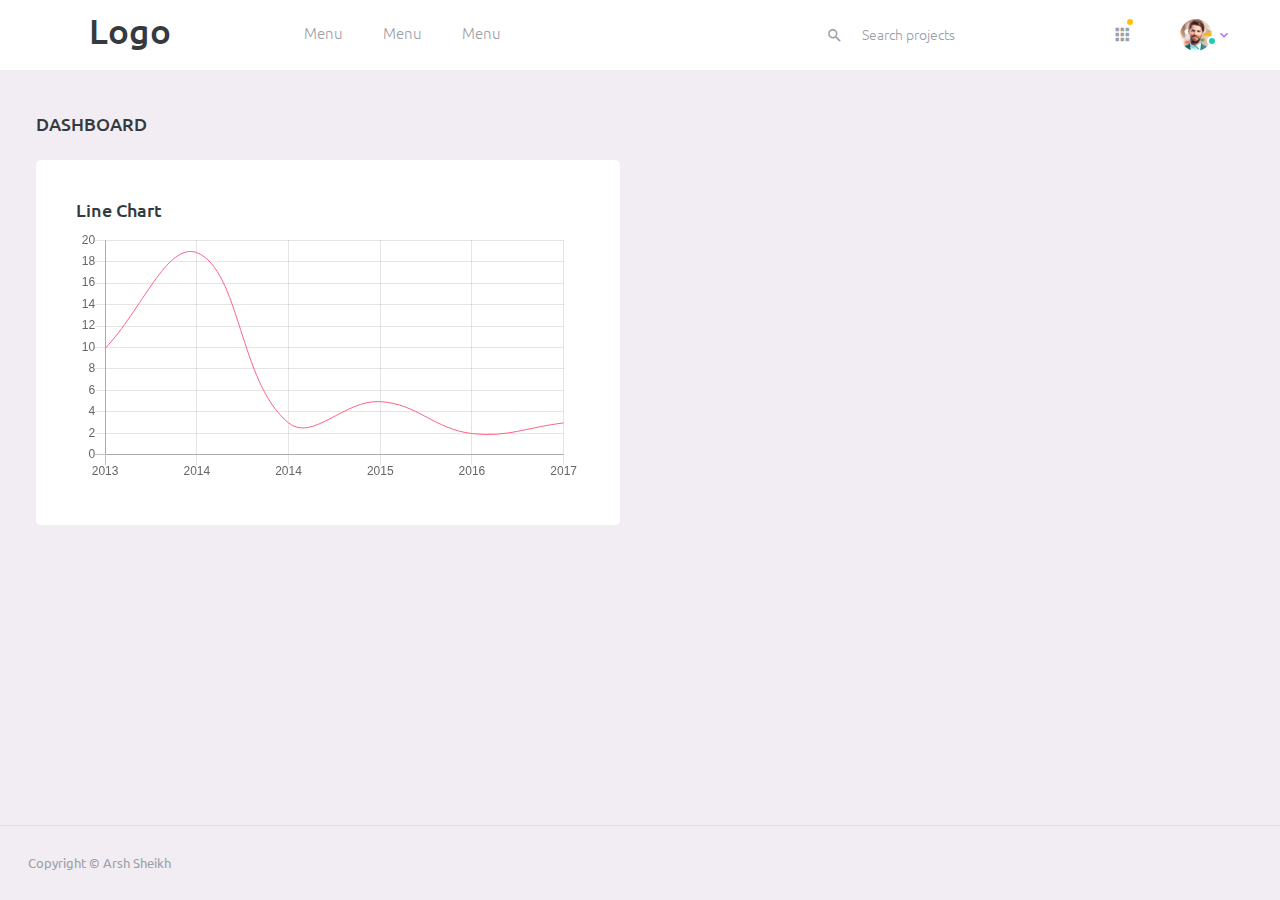
==== index.html @ 88dfeda2 "first-commit" ====
<!DOCTYPE html>
<html lang="en">
  <head>
    <!-- Required meta tags -->
    <meta charset="utf-8">
    <meta name="viewport" content="width=device-width, initial-scale=1, shrink-to-fit=no">
    <title>Purple Admin</title>
    <!-- plugins:css -->
    <link rel="stylesheet" href="./assets/vendors/mdi/css/materialdesignicons.min.css">
    <link rel="stylesheet" href="./assets/vendors/css/vendor.bundle.base.css">
    <!-- endinject -->
    <!-- Plugin css for this page -->
    <!-- End Plugin css for this page -->
    <!-- inject:css -->
    <!-- endinject -->
    <!-- Layout styles -->
    <link rel="stylesheet" href="./assets/css/style.css">
    <!-- End layout styles -->
    <link rel="shortcut icon" href="./assets/images/favicon.ico" />
  </head>
  <body>
    <div class="container-scroller">
      <!-- partial:../../partials/_navbar.html -->
      <nav class="navbar default-layout-navbar col-lg-12 col-12 p-0 fixed-top d-flex flex-row">
        <div class="text-center navbar-brand-wrapper d-flex align-items-center justify-content-center">
          <h1>Logo</h1>
        </div>
        <div class="navbar-menu-wrapper d-flex align-items-stretch">
          
          <div class="d-flex justify-content-center align-items-center">
            <div class="custom-nav-link" >
              <p>Menu</p>
            </div>
            <div class="custom-nav-link" >
              <p>Menu</p>
            </div>
            <div class="custom-nav-link" >
              <p>Menu</p>
            </div>
          </div>
          <nav>
            <div class="text-center navbar-brand-wrapper d-flex align-items-center justify-content-center">
              <button class="navbar-toggler navbar-toggler-right d-lg-none align-self-center" type="button" data-toggle="offcanvas">
            </div>
          </nav>
         
          <ul class="navbar-nav navbar-nav-right">
            
            
            <li class="nav-item nav-settings d-none d-lg-block">
              <div class="search-field d-none d-md-block">
                <form class="d-flex align-items-center h-100" action="#">
                  <div class="input-group">
                    <div class="input-group-prepend bg-transparent">
                      <i class="input-group-text border-0 mdi mdi-magnify"></i>
                    </div>
                    <input type="text" class="form-control bg-transparent border-0" placeholder="Search projects">
                  </div>
                </form>
              </div>
            </li>
            <li class="nav-item dropdown">
              <a class="nav-link count-indicator dropdown-toggle" id="messageDropdown" href="#" data-bs-toggle="dropdown" aria-expanded="false">
                <i class="mdi mdi-apps"></i>
                <span class="count-symbol bg-warning"></span>
              </a>
              
            </li>
            <li class="nav-item nav-profile dropdown">
              <a class="nav-link dropdown-toggle" id="profileDropdown" href="#" data-bs-toggle="dropdown" aria-expanded="false">
                <div class="nav-profile-img">
                  <img src="../../assets/images/faces/face1.jpg" alt="image">
                  <span class="availability-status online"></span>
                </div>
                
                
              </a>
              <div class="dropdown-menu navbar-dropdown" aria-labelledby="profileDropdown">
                <a class="dropdown-item" href="#">
                  <i class="mdi mdi-cached me-2 text-success"></i> Activity Log </a>
                <div class="dropdown-divider"></div>
                <a class="dropdown-item" href="#">
                  <i class="mdi mdi-logout me-2 text-primary"></i> Signout </a>
              </div>
              
            </li>
          </ul>
          <button class="navbar-toggler navbar-toggler-right d-lg-none align-self-center" type="button" data-toggle="offcanvas">
            <span class="mdi mdi-menu"></span>
          </button>
        </div>
      </nav>
      <!-- partial -->
      <div class="container-fluid page-body-wrapper full-page-wrapper">
        <!-- partial -->
        <div class="main-panel">
          <div class="content-wrapper">
            <div class="page-header">
              <h3 class="page-title"> DASHBOARD </h3>
              
            </div>
             <div class="row">
              <div class="col-lg-6 grid-margin stretch-card">
                <div class="card">
                  <div class="card-body">
                    <h4 class="card-title">Line chart</h4>
                    <canvas id="lineChart" style="height:250px"></canvas>
                  </div>
                </div>
              </div>
              <!-- <div class="col-lg-6 grid-margin stretch-card">
                <div class="card">
                  <div class="card-body">
                    <h4 class="card-title">Bar chart</h4>
                    <canvas id="barChart" style="height:230px"></canvas>
                  </div>
                </div>
              </div> -->
            </div>
            <!--<div class="row">
              <div class="col-lg-6 grid-margin stretch-card">
                <div class="card">
                  <div class="card-body">
                    <h4 class="card-title">Area chart</h4>
                    <canvas id="areaChart" style="height:250px"></canvas>
                  </div>
                </div>
              </div>
              <div class="col-lg-6 grid-margin stretch-card">
                <div class="card">
                  <div class="card-body">
                    <h4 class="card-title">Doughnut chart</h4>
                    <canvas id="doughnutChart" style="height:250px"></canvas>
                  </div>
                </div>
              </div>
            </div>
            <div class="row">
              <div class="col-lg-6 grid-margin stretch-card">
                <div class="card">
                  <div class="card-body">
                    <h4 class="card-title">Pie chart</h4>
                    <canvas id="pieChart" style="height:250px"></canvas>
                  </div>
                </div>
              </div>
              <div class="col-lg-6 grid-margin stretch-card">
                <div class="card">
                  <div class="card-body">
                    <h4 class="card-title">Scatter chart</h4>
                    <canvas id="scatterChart" style="height:250px"></canvas>
                  </div>
                </div>
              </div>
            </div> -->
          </div>
          <!-- content-wrapper ends -->
          <!-- partial:../../partials/_footer.html -->
          <footer class="footer">
            <div class="container-fluid d-flex justify-content-between">
              <span class="text-muted d-block text-center text-sm-start d-sm-inline-block">Copyright © Arsh Sheikh</span>
              
            </div>
          </footer>
          <!-- partial -->
        </div>
        <!-- main-panel ends -->
      </div>
      <!-- page-body-wrapper ends -->
    </div>
    <!-- container-scroller -->
    <!-- plugins:js -->
    <script src="../../assets/vendors/js/vendor.bundle.base.js"></script>
    <!-- endinject -->
    <!-- Plugin js for this page -->
    <script src="../../assets/vendors/chart.js/Chart.min.js"></script>
    <!-- End plugin js for this page -->
    <!-- inject:js -->
    <script src="../../assets/js/off-canvas.js"></script>
    <script src="../../assets/js/hoverable-collapse.js"></script>
    <script src="../../assets/js/misc.js"></script>
    <!-- endinject -->
    <!-- Custom js for this page -->
    <script src="../../assets/js/chart.js"></script>
    <!-- End custom js for this page -->
  </body>
</html>
---- assets/vendors/css/vendor.bundle.base.css ----
/*
 * Container style
 */
.ps {
  overflow: hidden !important;
  overflow-anchor: none;
  -ms-overflow-style: none;
  touch-action: auto;
  -ms-touch-action: auto;
}

/*
 * Scrollbar rail styles
 */
.ps__rail-x {
  display: none;
  opacity: 0;
  transition: background-color .2s linear, opacity .2s linear;
  -webkit-transition: background-color .2s linear, opacity .2s linear;
  height: 15px;
  /* there must be 'bottom' or 'top' for ps__rail-x */
  bottom: 0px;
  /* please don't change 'position' */
  position: absolute;
}

.ps__rail-y {
  display: none;
  opacity: 0;
  transition: background-color .2s linear, opacity .2s linear;
  -webkit-transition: background-color .2s linear, opacity .2s linear;
  width: 15px;
  /* there must be 'right' or 'left' for ps__rail-y */
  right: 0;
  /* please don't change 'position' */
  position: absolute;
}

.ps--active-x > .ps__rail-x,
.ps--active-y > .ps__rail-y {
  display: block;
  background-color: transparent;
}

.ps:hover > .ps__rail-x,
.ps:hover > .ps__rail-y,
.ps--focus > .ps__rail-x,
.ps--focus > .ps__rail-y,
.ps--scrolling-x > .ps__rail-x,
.ps--scrolling-y > .ps__rail-y {
  opacity: 0.6;
}

.ps .ps__rail-x:hover,
.ps .ps__rail-y:hover,
.ps .ps__rail-x:focus,
.ps .ps__rail-y:focus,
.ps .ps__rail-x.ps--clicking,
.ps .ps__rail-y.ps--clicking {
  background-color: #eee;
  opacity: 0.9;
}

/*
 * Scrollbar thumb styles
 */
.ps__thumb-x {
  background-color: #aaa;
  border-radius: 6px;
  transition: background-color .2s linear, height .2s ease-in-out;
  -webkit-transition: background-color .2s linear, height .2s ease-in-out;
  height: 6px;
  /* there must be 'bottom' for ps__thumb-x */
  bottom: 2px;
  /* please don't change 'position' */
  position: absolute;
}

.ps__thumb-y {
  background-color: #aaa;
  border-radius: 6px;
  transition: background-color .2s linear, width .2s ease-in-out;
  -webkit-transition: background-color .2s linear, width .2s ease-in-out;
  width: 6px;
  /* there must be 'right' for ps__thumb-y */
  right: 2px;
  /* please don't change 'position' */
  position: absolute;
}

.ps__rail-x:hover > .ps__thumb-x,
.ps__rail-x:focus > .ps__thumb-x,
.ps__rail-x.ps--clicking .ps__thumb-x {
  background-color: #999;
  height: 11px;
}

.ps__rail-y:hover > .ps__thumb-y,
.ps__rail-y:focus > .ps__thumb-y,
.ps__rail-y.ps--clicking .ps__thumb-y {
  background-color: #999;
  width: 11px;
}

/* MS supports */
@supports (-ms-overflow-style: none) {
  .ps {
    overflow: auto !important;
  }
}

@media screen and (-ms-high-contrast: active), (-ms-high-contrast: none) {
  .ps {
    overflow: auto !important;
  }
}
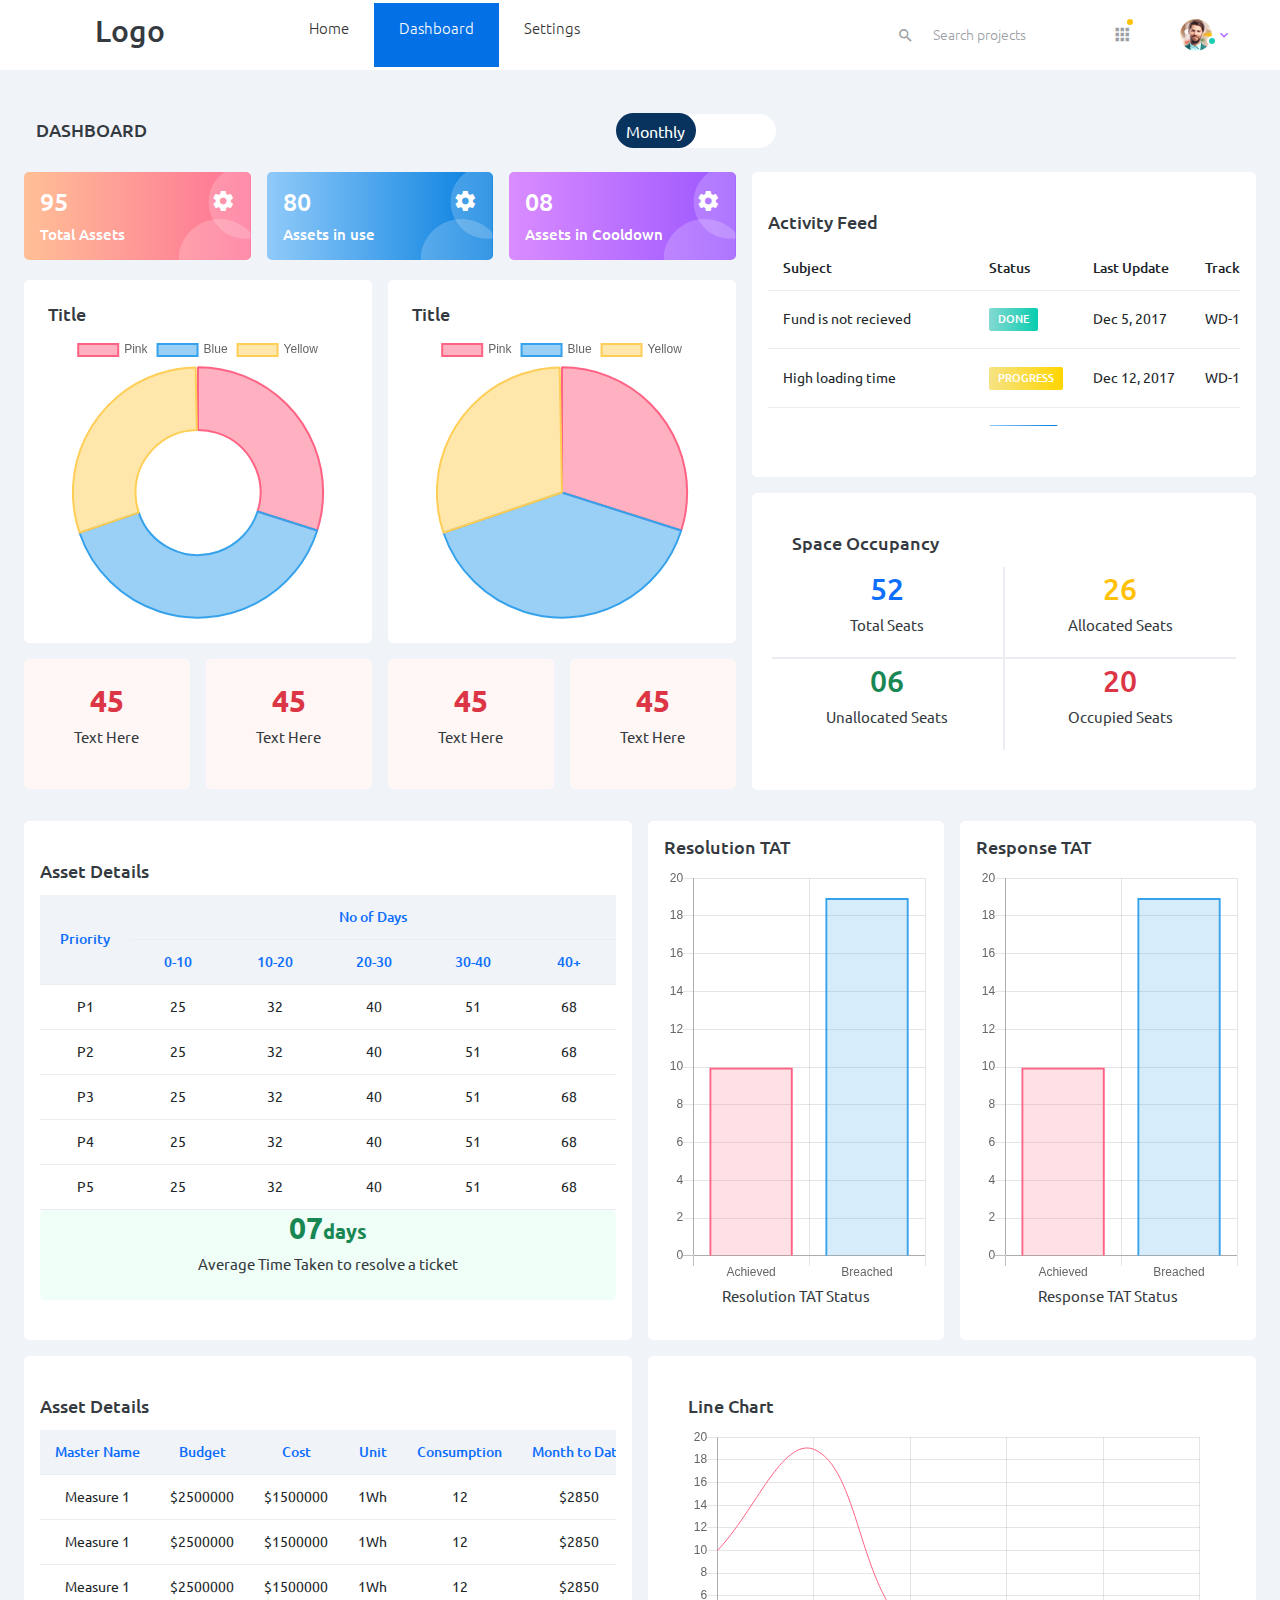
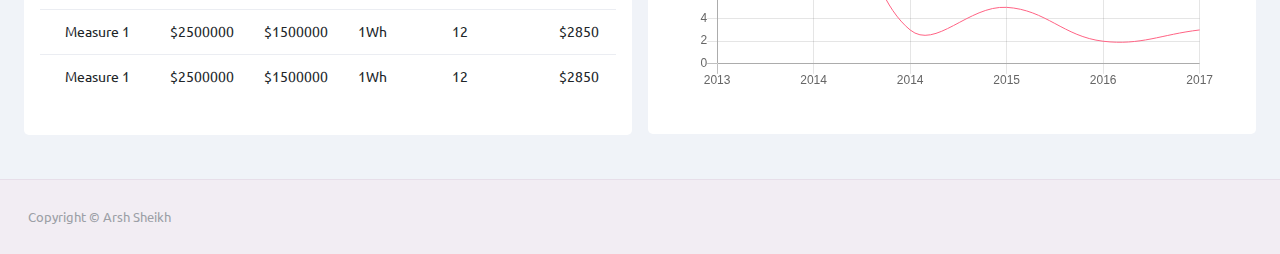
==== commit 5c245c38: "complete" ====
--- a/index.html
+++ b/index.html
@@ -23,20 +23,27 @@
       <!-- partial:../../partials/_navbar.html -->
       <nav class="navbar default-layout-navbar col-lg-12 col-12 p-0 fixed-top d-flex flex-row">
         <div class="text-center navbar-brand-wrapper d-flex align-items-center justify-content-center">
-          <h1>Logo</h1>
+          <h2>Logo</h2>
         </div>
         <div class="navbar-menu-wrapper d-flex align-items-stretch">
           
-          <div class="d-flex justify-content-center align-items-center">
-            <div class="custom-nav-link" >
-              <p>Menu</p>
-            </div>
-            <div class="custom-nav-link" >
-              <p>Menu</p>
-            </div>
-            <div class="custom-nav-link" >
-              <p>Menu</p>
-            </div>
+          <div class="d-none d-md-flex justify-content-center align-items-center">
+            <a href="#" style="text-decoration: none; color: #333" >
+              <div class="custom-nav-link"  >
+                <p>Home</p>
+              </div>
+            </a>
+            <a href="#" style="text-decoration: none;" >
+              <div class="custom-active custom-nav-link" >
+                <p>Dashboard</p>
+              </div>
+            </a>
+            <a href="#" style="text-decoration: none; color: #333">
+              <div class="custom-nav-link" >
+                <p>Settings</p>
+              </div>
+            </a>
+            
           </div>
           <nav>
             <div class="text-center navbar-brand-wrapper d-flex align-items-center justify-content-center">
@@ -91,32 +98,435 @@
         </div>
       </nav>
       <!-- partial -->
-      <div class="container-fluid page-body-wrapper full-page-wrapper">
+      <div class="container-fluid mt-5 mt-md-0 page-body-wrapper full-page-wrapper">
         <!-- partial -->
         <div class="main-panel">
           <div class="content-wrapper">
-            <div class="page-header">
+            <div class="page-header d-flex justify-content-between">
               <h3 class="page-title"> DASHBOARD </h3>
+              <label class="switch">
+                <input type="checkbox">
+                <span class="slider round"></span>
+              </label>
+              <div>
+
+              </div>
+            </div>
+
+            <!-- FIRST ROW STARTS -->
+            <div class="row">
+
+              <div class="col-md-7">
+
+                <div class="row mb-1">
+                  <div class="col-md-4 mx-0 px-2">
+                    <div class="card mx-0 p-3 mb-3 bg-gradient-danger card-img-holder text-white">
+                        <img src="assets/images/dashboard/circle.svg" class="card-img-absolute" alt="circle-image" />
+                        <div class="d-flex justify-content-between">
+                          <h3 class="mb-2">95</h3>
+                          <i class="mdi mdi-settings mdi-24px float-right"></i>
+                        </div>
+                        
+                        <h6 class="card-text">Total Assets</h6>
+                    </div>
+                  </div>
+                  <div class="col-md-4 mx-0 px-2">
+                    <div class="card p-3 mb-3 bg-gradient-info card-img-holder text-white">
+                        <img src="assets/images/dashboard/circle.svg" class="card-img-absolute" alt="circle-image" />
+                        <div class="d-flex justify-content-between">
+                          <h3 class="mb-2">80</h3>
+                          <i class="mdi mdi-settings mdi-24px float-right"></i>
+                        </div>
+                        
+                        <h6 class="card-text">Assets in use</h6>
+                    </div>
+                  </div>
+                  <div class="col-md-4 mx-0 px-2">
+                    <div class="card p-3 mb-3 bg-gradient-primary card-img-holder text-white">
+                        <img src="assets/images/dashboard/circle.svg" class="card-img-absolute" alt="circle-image" />
+                        <div class="d-flex justify-content-between">
+                          <h3 class="mb-2">08</h3>
+                          <i class="mdi mdi-settings mdi-24px float-right"></i>
+                        </div>
+                        
+                        <h6 class="card-text">Assets in Cooldown</h6>
+                    </div>
+                  </div>
+                  
+                </div>
+               
+                
+                <div class="row">
+                  
+                  <div class="col-md-6 px-2 mb-3">
+                    <div class="card p-4">
+                      <h4>Title</h4>
+                        <canvas id="doughnutChart" style="height:285px"></canvas>
+                    </div>
+                  </div>
+                  <div class="col-md-6 px-2 mb-3">
+                    <div class="card p-4">
+                      <h4>Title</h4>
+                        <canvas id="doughnutChart2" style="height:285px"></canvas>
+                    </div>
+                  </div>
+                  
+                </div>
+                <div class="row">
+                  <div class="col-6 col-md-3 mb-3 px-2">
+                    <div class="card px-5 py-4 bg-custom-red">
+                      <div class="d-flex flex-column justify-content-center align-items-center">
+                        <h2 class="text-danger font-weight-bold" >45</h2>
+                        <p>Text Here</p>
+                      </div>
+                    </div>
+                  </div>
+                  <div class="col-6 col-md-3 mb-3 px-2">
+                    <div class="card px-5 py-4 bg-custom-red">
+                      <div class="d-flex flex-column justify-content-center align-items-center">
+                        <h2 class="text-danger font-weight-bold" >45</h2>
+                        <p>Text Here</p>
+                      </div>
+                    </div>
+                  </div>
+                  <div class="col-6 col-md-3 mb-3 px-2">
+                    <div class="card px-5 py-4 bg-custom-red">
+                      <div class="d-flex flex-column justify-content-center align-items-center">
+                        <h2 class="text-danger font-weight-bold" >45</h2>
+                        <p>Text Here</p>
+                      </div>
+                    </div>
+                  </div>
+                  <div class="col-6 col-md-3 mb-3 px-2">
+                    <div class="card px-5 py-4 bg-custom-red">
+                      <div class="d-flex flex-column justify-content-center align-items-center">
+                        <h2 class="text-danger font-weight-bold" >45</h2>
+                        <p>Text Here</p>
+                      </div>
+                    </div>
+                  </div>
+                </div>
+
+              </div>
+
+              <div class="col-md-5 px-2">
+                <div class="row">
+                  
+                  <div class="col-12">
+
+                    <div class="card " >
+                      <div class="card-body px-3" style="height: 305px;" >
+                        <h4 class="card-title">Activity Feed</h4>
+                        <div class="table-responsive" style="height: 180px;">
+                          <table class="table table" style="height: 280px ; overflow: auto;">
+                            <thead>
+                              <tr>
+                                <th> Subject </th>
+                                <th> Status </th>
+                                <th> Last Update </th>
+                                <th> Tracking ID </th>
+                              </tr>
+                            </thead>
+                            <tbody>
+                              <tr>
+                               
+                                <td> Fund is not recieved </td>
+                                <td>
+                                  <label class="badge badge-gradient-success">DONE</label>
+                                </td>
+                                <td> Dec 5, 2017 </td>
+                                <td> WD-12345 </td>
+                              </tr>
+                              <tr>
+                                
+                                <td> High loading time </td>
+                                <td>
+                                  <label class="badge badge-gradient-warning">PROGRESS</label>
+                                </td>
+                                <td> Dec 12, 2017 </td>
+                                <td> WD-12346 </td>
+                              </tr>
+                              <tr>
+                                
+                                <td> Website down for one week </td>
+                                <td>
+                                  <label class="badge badge-gradient-info">ON HOLD</label>
+                                </td>
+                                <td> Dec 16, 2017 </td>
+                                <td> WD-12347 </td>
+                              </tr>
+                              <tr>
+                                
+                                <td> Loosing control on server </td>
+                                <td>
+                                  <label class="badge badge-gradient-danger">REJECTED</label>
+                                </td>
+                                <td> Dec 3, 2017 </td>
+                                <td> WD-12348 </td>
+                              </tr>
+                            </tbody>
+                          </table>
+                        </div>
+                      </div>
+                    </div>
+
+                  </div>
+
+                  <div class="col-12">
+
+                    <div class="card mt-3" >
+                      <div class="card-body" >
+                        <h4 class="card-title">Space Occupancy</h4>
+                        <div class="row">
+                          <div class="col-6 border-right-sm border-bottom ">
+                            <div class="px-3 py-1 d-flex justify-content-center align-items-center flex-column">
+                              <h2 class="text-primary">52</h2>
+                              <p>Total Seats</p>
+                            </div>
+                          </div>
+                          <div class="col-6 border-left-sm border-bottom ">
+                            <div class="px-3 py-1 d-flex justify-content-center align-items-center flex-column">
+                              <h2 class="text-warning">26</h2>
+                              <p>Allocated Seats</p>
+                            </div>
+                          </div>
+                        </div>
+                        <div class="row">
+                          <div class="col-6 border-right-sm border-top">
+                            <div class="px-3 py-1 d-flex justify-content-center align-items-center flex-column">
+                              <h2 class="text-success">06</h2>
+                              <p>Unallocated Seats</p>
+                            </div>
+                          </div>
+                          <div class="col-6 border-left-sm border-top">
+                            <div class="px-3 py-1 d-flex justify-content-center align-items-center flex-column">
+                              <h2 class="text-danger">20</h2>
+                              <p>Occupied Seats</p>
+                            </div>
+                          </div>
+                        </div>
+                      </div>
+                    </div>
+                  </div>
+                  
+                </div>
+                
+                
+
+              </div>
+            </div>
+            <!-- FIRST ROW ENDS -->
+
+            <!-- SECOND ROW STARTS -->
+            <div class="row">
+            
+              <div class="col-md-6 px-2">
+
+                <div class="card mt-3">
+                  <div class="card-body px-3">
+                    <h4 class="card-title">Asset Details</h4>
+                    <div class="table-responsive ">
+
+                      <table class="table w-100 text-center">
+                        <thead class="bg-custom-blue text-primary" >
+                          <tr>
+                            <th style="width: 100px;" rowspan="2" > Priority</th>
+                            <th  colspan="5" > No of Days</th>
+                          </tr>
+                          <tr>
+                            <th style="width: 130px;" >0-10</th>
+                            <th style="width: 130px;" >10-20</th>
+                            <th style="width: 130px;" >20-30</th>
+                            <th style="width: 130px;" >30-40</th>
+                            <th style="width: 130px;" >40+</th>
+                          </tr>
+                        </thead>
+                        <tbody>
+                          <tr>
+                            <td>P1</td>
+                            <td>25</td>
+                            <td>32</td>
+                            <td>40</td>
+                            <td>51</td>
+                            <td>68</td>
+                          </tr>
+                          <tr>
+                            <td>P2</td>
+                            <td>25</td>
+                            <td>32</td>
+                            <td>40</td>
+                            <td>51</td>
+                            <td>68</td>
+                          </tr>
+                          <tr>
+                            <td>P3</td>
+                            <td>25</td>
+                            <td>32</td>
+                            <td>40</td>
+                            <td>51</td>
+                            <td>68</td>
+                          </tr>
+                          <tr>
+                            <td>P4</td>
+                            <td>25</td>
+                            <td>32</td>
+                            <td>40</td>
+                            <td>51</td>
+                            <td>68</td>
+                          </tr>
+                          <tr>
+                            <td>P5</td>
+                            <td>25</td>
+                            <td>32</td>
+                            <td>40</td>
+                            <td>51</td>
+                            <td>68</td>
+                          </tr>
+                        </tbody>
+                      </table>
+                      
+                    </div>
+                    <div class="card px-5 pb-2 bg-custom-green ">
+                      <div class="d-flex flex-column justify-content-center align-items-center">
+                        <h2 class="text-success font-weight-bold" >07<span class="small" style="font-size: 20px;" >days</span></h2>
+                        <p>Average Time Taken to resolve a ticket</p>
+                      </div>
+                    </div>
+                </div>  
+                </div>
+              </div>
+
+              <div class="col-md-3 px-2" >
+                <div class="card mt-3 p-3">
+                    <h4 class="card-title">Resolution TAT</h4>
+                    <canvas id="barChart1" style="height:415px"></canvas>
+                    <p class="text-center" >Resolution TAT Status</p>
+                </div>
+              </div>
               
+              <div class="col-md-3 px-2" >
+                <div class="card mt-3 p-3">
+                    <h4 class="card-title">Response TAT</h4>
+                    <canvas id="barChart2" style="height:415px"></canvas>
+                    <p class="text-center" >Response TAT Status</p>
+                </div>
+              </div>
+
             </div>
-             <div class="row">
-              <div class="col-lg-6 grid-margin stretch-card">
-                <div class="card">
-                  <div class="card-body">
-                    <h4 class="card-title">Line chart</h4>
-                    <canvas id="lineChart" style="height:250px"></canvas>
-                  </div>
-                </div>
-              </div>
-              <!-- <div class="col-lg-6 grid-margin stretch-card">
-                <div class="card">
-                  <div class="card-body">
-                    <h4 class="card-title">Bar chart</h4>
-                    <canvas id="barChart" style="height:230px"></canvas>
-                  </div>
-                </div>
-              </div> -->
-            </div>
+            <!-- SECOND ROW ENDS -->
+
+            <!-- THIRD ROW STARTS -->
+
+              <div class="row">
+                <div class="col-sm-6 px-2">
+                  <div class="card mt-3">
+                    <div class="card-body px-3">
+                      <h4 class="card-title">Asset Details</h4>
+                      <div class="table-responsive " style="height: 265px; overflow-x:scroll; overflow-y: scroll">
+  
+                        <table class="table w-100 text-center"  >
+                          <thead class="bg-custom-blue text-primary" >
+                            <tr>
+                              <th>Master Name</th>
+                              <th>Budget</th>
+                              <th>Cost</th>
+                              <th>Unit</th>
+                              <th>Consumption</th>
+                              <th>Month to Date</th>
+                            </tr>
+                          </thead>
+                          <tbody>
+                            <tr>
+                              <td>Measure 1</td>
+                              <td>$2500000</td>
+                              <td>$1500000</td>
+                              <td>1Wh</td>
+                              <td>12</td>
+                              <td>$2850</td>
+                            </tr>
+                            <tr>
+                              <td>Measure 1</td>
+                              <td>$2500000</td>
+                              <td>$1500000</td>
+                              <td>1Wh</td>
+                              <td>12</td>
+                              <td>$2850</td>
+                            </tr>
+                            <tr>
+                              <td>Measure 1</td>
+                              <td>$2500000</td>
+                              <td>$1500000</td>
+                              <td>1Wh</td>
+                              <td>12</td>
+                              <td>$2850</td>
+                            </tr>
+                            <tr>
+                              <td>Measure 1</td>
+                              <td>$2500000</td>
+                              <td>$1500000</td>
+                              <td>1Wh</td>
+                              <td>12</td>
+                              <td>$2850</td>
+                            </tr>
+                            <tr>
+                              <td>Measure 1</td>
+                              <td>$2500000</td>
+                              <td>$1500000</td>
+                              <td>1Wh</td>
+                              <td>12</td>
+                              <td>$2850</td>
+                            </tr>
+                            <tr>
+                              <td>Measure 1</td>
+                              <td>$2500000</td>
+                              <td>$1500000</td>
+                              <td>1Wh</td>
+                              <td>12</td>
+                              <td>$2850</td>
+                            </tr>
+                            <tr>
+                              <td>Measure 1</td>
+                              <td>$2500000</td>
+                              <td>$1500000</td>
+                              <td>1Wh</td>
+                              <td>12</td>
+                              <td>$2850</td>
+                            </tr>
+                            <tr>
+                              <td>Measure 1</td>
+                              <td>$2500000</td>
+                              <td>$1500000</td>
+                              <td>1Wh</td>
+                              <td>12</td>
+                              <td>$2850</td>
+                            </tr>
+                            <tr>
+                              <td>Measure 1</td>
+                              <td>$2500000</td>
+                              <td>$1500000</td>
+                              <td>1Wh</td>
+                              <td>12</td>
+                              <td>$2850</td>
+                            </tr>
+                          </tbody>
+                        </table>
+                      
+                      </div>
+                    </div>
+                  </div>
+                </div>
+                <div class="col-sm-6 px-2">
+                  <div class="card mt-3">
+                    <div class="card-body">
+                      <h4 class="card-title">Line chart</h4>
+                      <canvas id="lineChart" style="height:250px"></canvas>
+                    </div>
+                  </div>
+                </div>
+              </div>
+
+            <!-- THIRD ROW ENDS -->
+            
             <!--<div class="row">
               <div class="col-lg-6 grid-margin stretch-card">
                 <div class="card">
--- a/assets/css/style.css
+++ b/assets/css/style.css
@@ -3466,7 +3466,10 @@
 
 .table-responsive {
   overflow-x: auto;
-  -webkit-overflow-scrolling: touch; }
+  -webkit-overflow-scrolling: touch; 
+  overflow-y: auto;
+
+}
 
 @media (max-width: 575.98px) {
   .table-responsive-sm {
@@ -14441,7 +14444,7 @@
       width: 100%; } }
 
 .content-wrapper {
-  background: #f2edf3;
+  background: #F0F3F8;
   padding: 2.75rem 2.25rem;
   width: 100vw;
   -webkit-box-flex: 1;
@@ -14450,8 +14453,95 @@
 }
 
 .custom-nav-link{
-  padding: 20px;
-  margin-top: 15px;
+  padding: 10px 25px;
+  padding-top: 15px;
 }
 
+.custom-nav-link:hover{
+  background: #0370E5;
+  color: #fff;
+}
+
+.custom-active{
+  background: #0370E5;
+  color: #fff;
+}
+
+/* The switch - the box around the slider */
+.switch {
+  position: relative;
+  display: inline-block;
+  width: 160px;
+  height: 34px;
+}
+
+/* Hide default HTML checkbox */
+.switch input {
+  opacity: 0;
+  content: "Daily";
+  width: 0;
+  height: 0;
+}
+
+/* The slider */
+.slider {
+  position: absolute;
+  cursor: pointer;
+  top: 0;
+  left: 0;
+  right: 0;
+  bottom: 0;
+  background-color: white;
+  -webkit-transition: .4s;
+  transition: .4s;
+}
+
+.slider:before {
+  position: absolute;
+  content: "Monthly";
+  padding: 10px;
+  height: 35px;
+  width: 80px;
+  left: 0px;
+  bottom: 0px;
+  background-color: #08335E;
+  color: white;
+  -webkit-transition: .4s;
+  transition: .4s;
+}
+
+input:checked + .slider {
+  background-color: white;
+}
+
+input:focus + .slider {
+  box-shadow: 0 0 1px #08335E;
+}
+
+input:checked + .slider:before {
+  content: "Daily";
+  text-align: center;
+  -webkit-transform: translateX(80px);
+  -ms-transform: translateX(80px);
+  transform: translateX(80px);
+}
+
+/* Rounded sliders */
+.slider.round {
+  border-radius: 20px;
+}
+
+.slider.round:before {
+  border-radius: 20px;
+}
 /*# sourceMappingURL=style.css.map */
+
+.bg-custom-red{
+  background: #FFF7F6;
+}
+.bg-custom-green{
+  background: #EFFEF7;
+}
+.bg-custom-blue{
+  background: #F0F3F8;
+}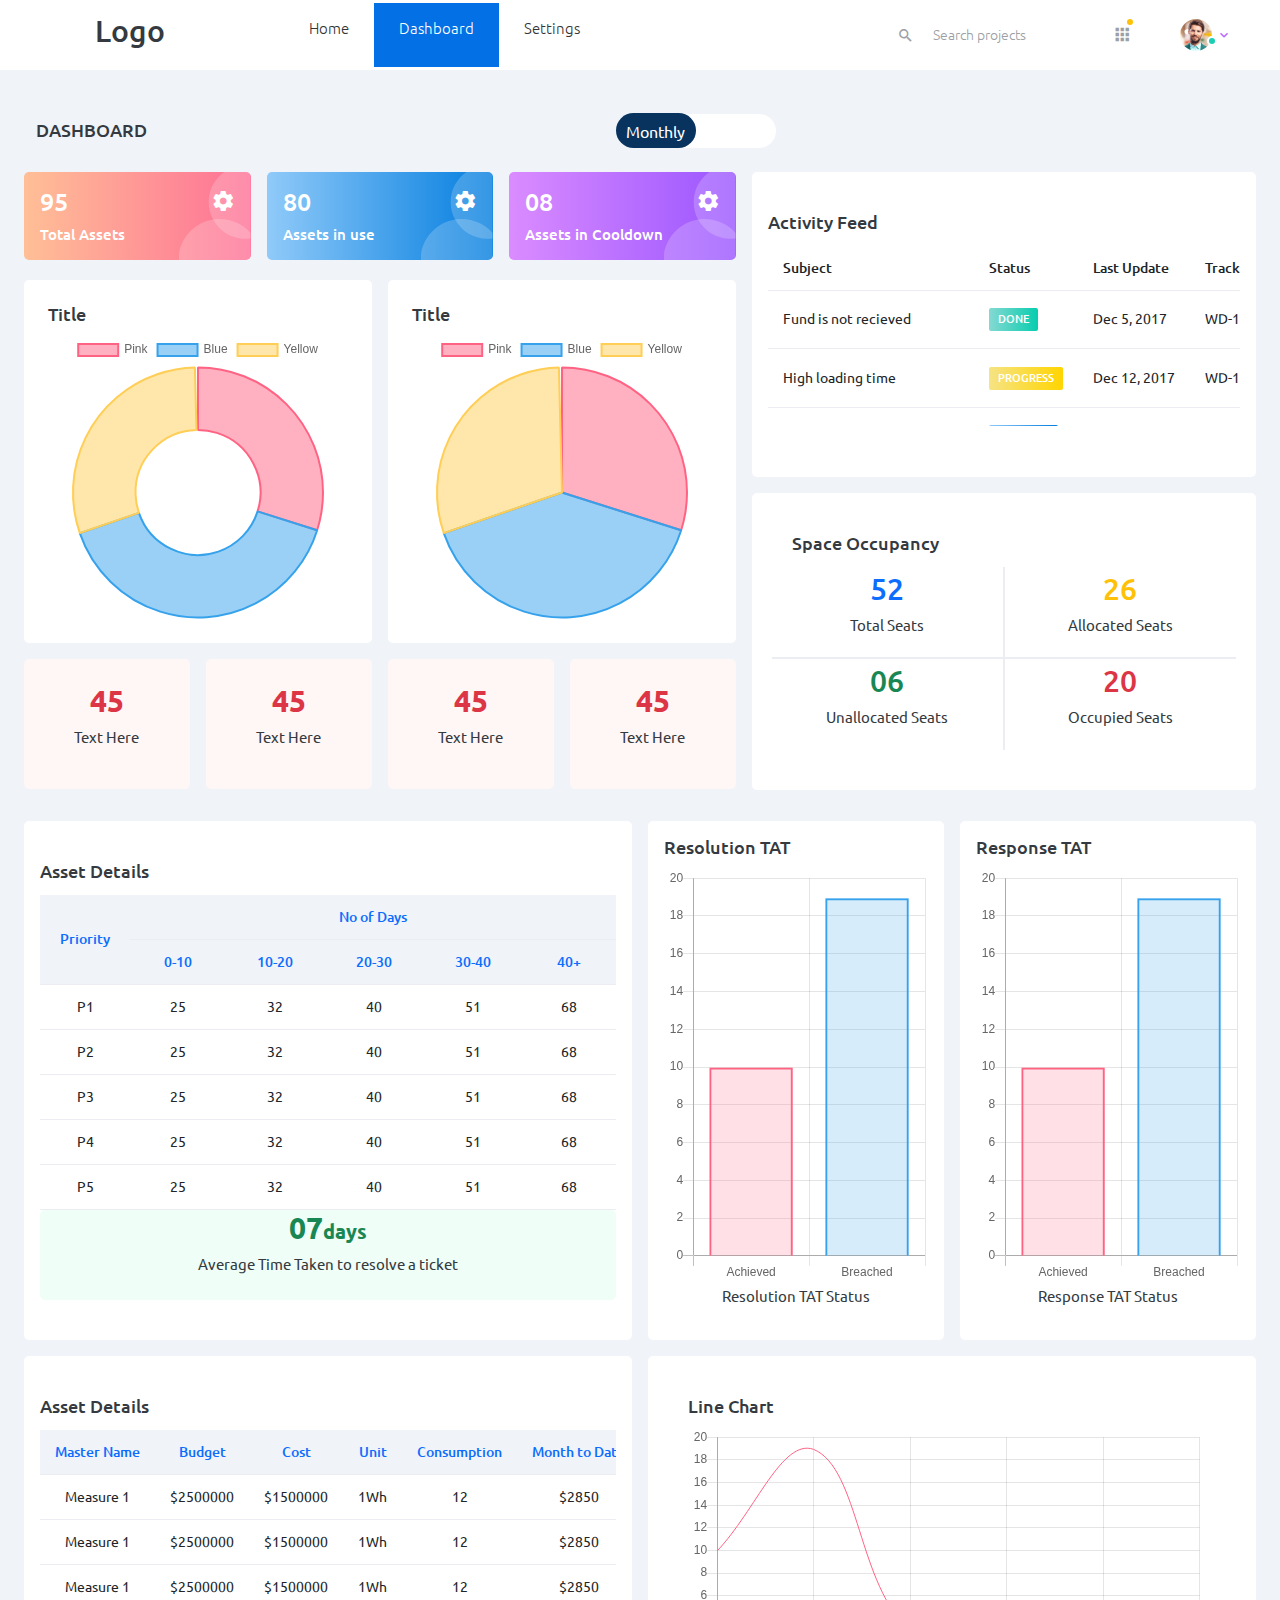
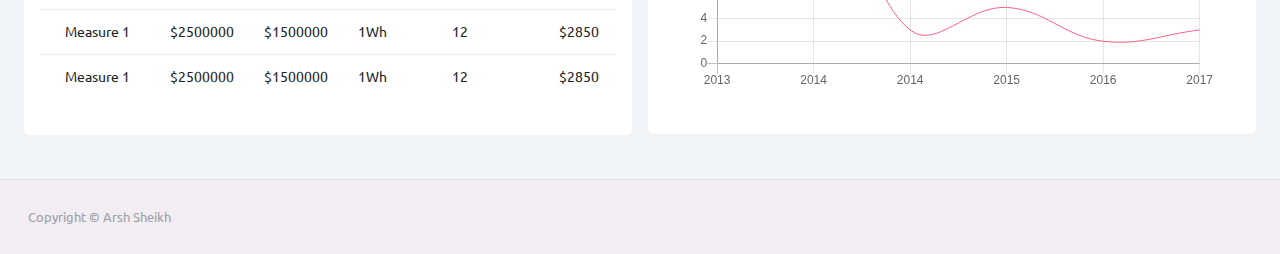
==== commit efd42748: "tables for home" ====
--- a/index.html
+++ b/index.html
@@ -28,12 +28,12 @@
         <div class="navbar-menu-wrapper d-flex align-items-stretch">
           
           <div class="d-none d-md-flex justify-content-center align-items-center">
-            <a href="#" style="text-decoration: none; color: #333" >
+            <a href="/home.html" style="text-decoration: none; color: #333" >
               <div class="custom-nav-link"  >
                 <p>Home</p>
               </div>
             </a>
-            <a href="#" style="text-decoration: none;" >
+            <a href="/" style="text-decoration: none;" >
               <div class="custom-active custom-nav-link" >
                 <p>Dashboard</p>
               </div>
--- a/assets/css/style.css
+++ b/assets/css/style.css
@@ -14452,6 +14452,15 @@
   flex-grow: 1; 
 }
 
+.home-content-wrapper{
+  background: #F0F3F8;
+  padding: 2.75rem 2.25rem;
+  width: 132%;
+  -webkit-box-flex: 1;
+  -ms-flex-positive: 1;
+  flex-grow: 1; 
+}
+
 .custom-nav-link{
   padding: 10px 25px;
   padding-top: 15px;
